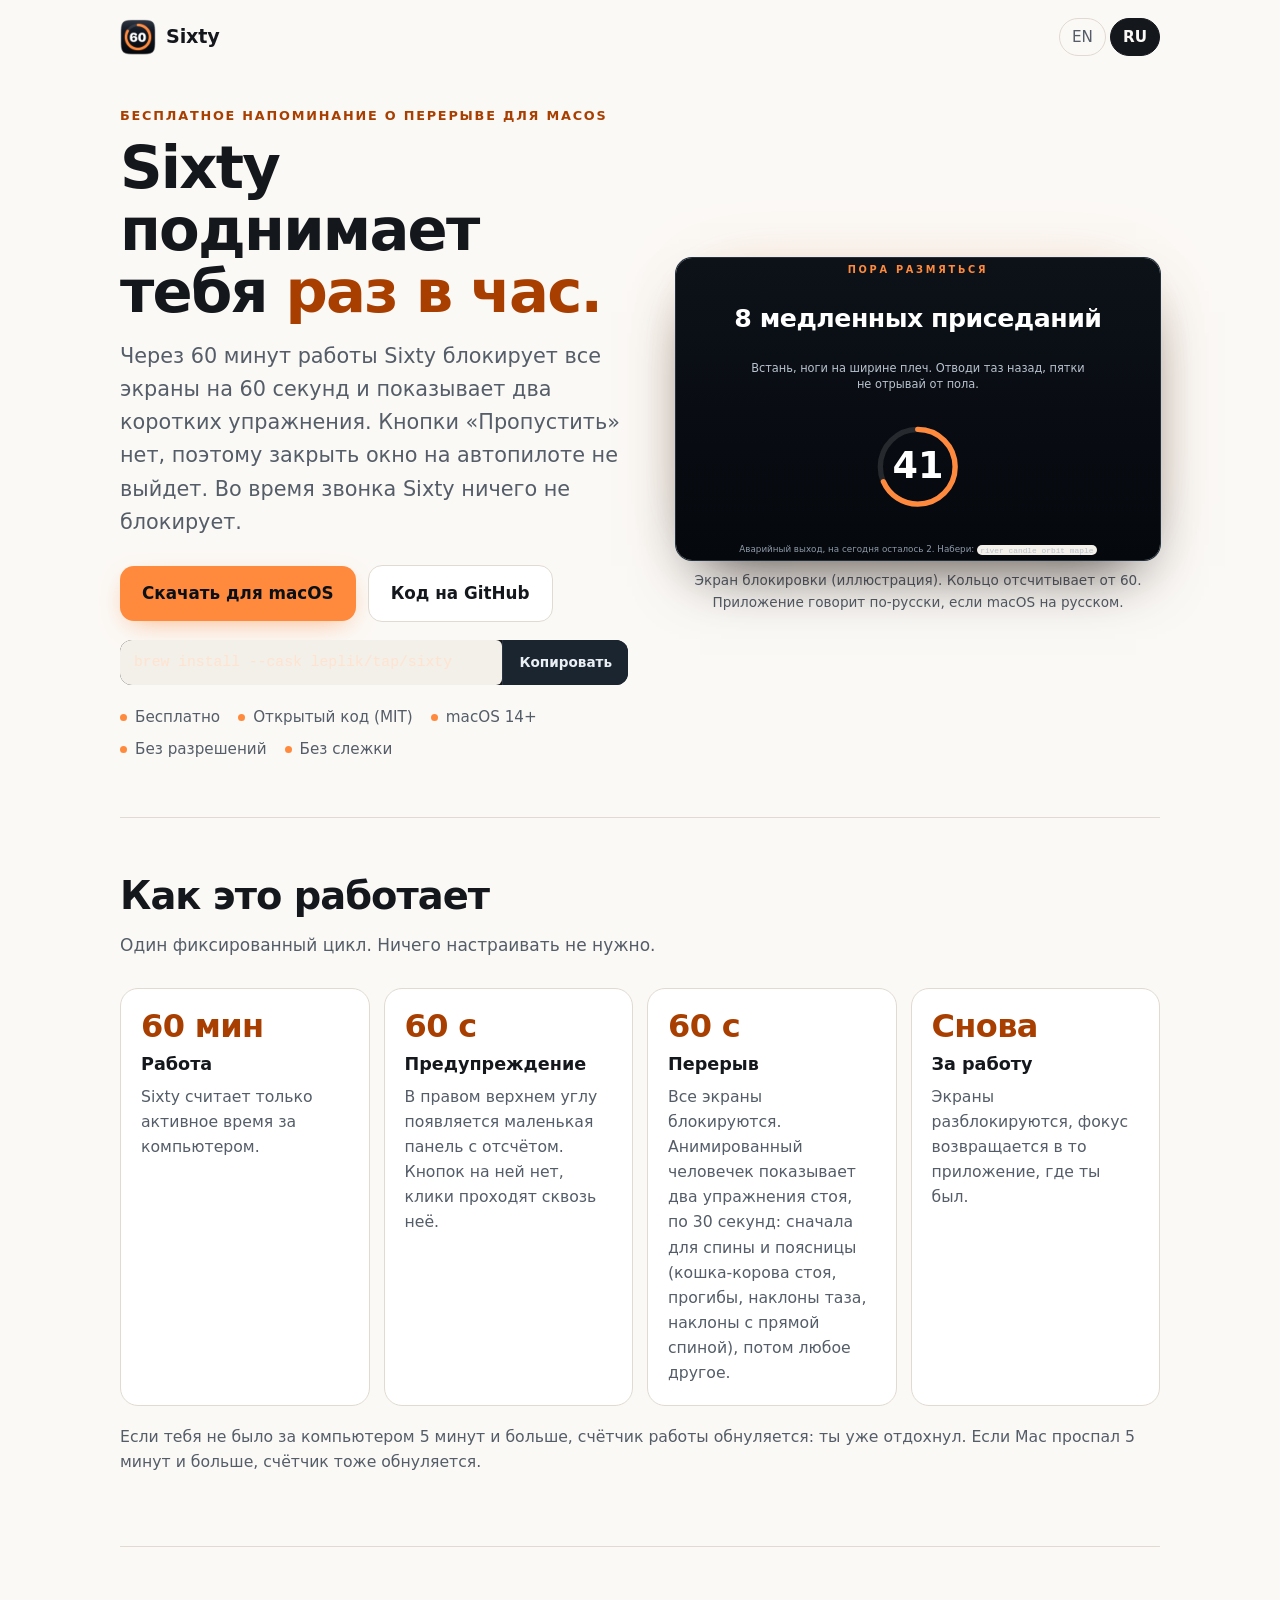
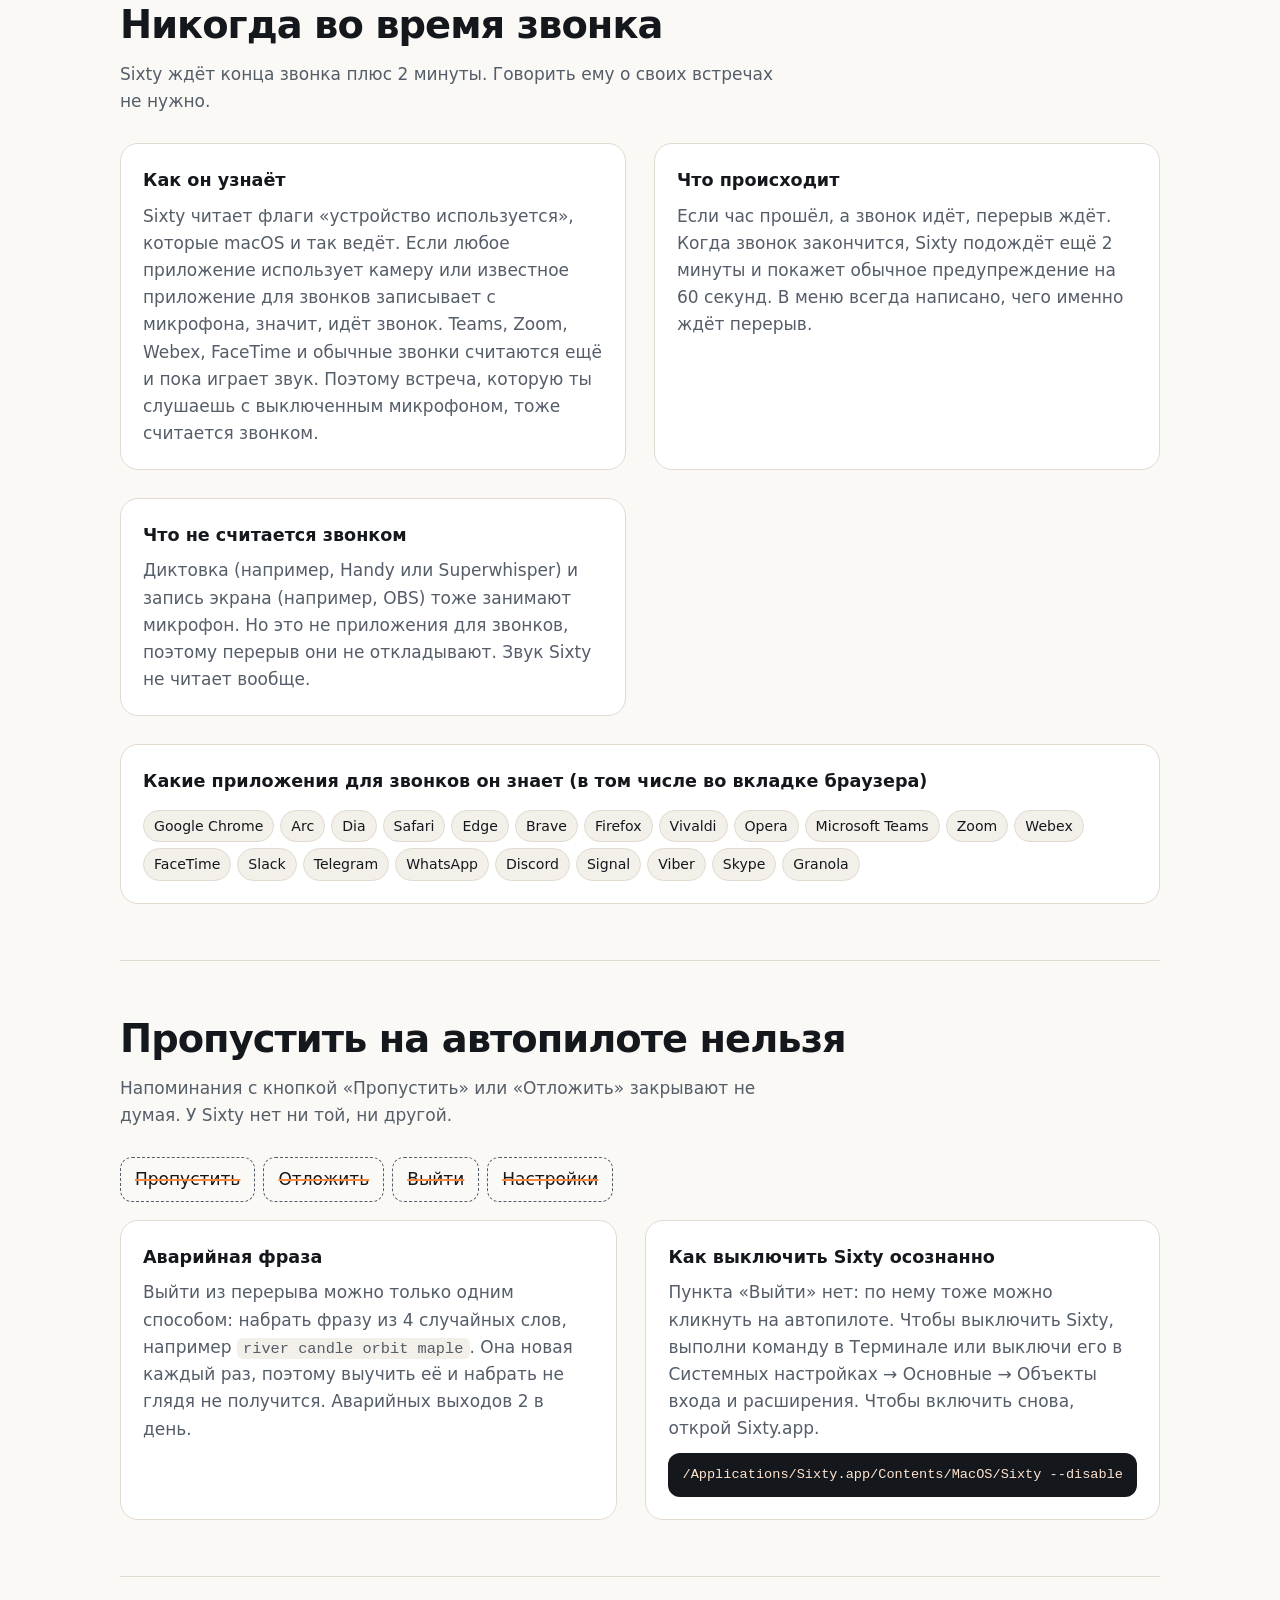
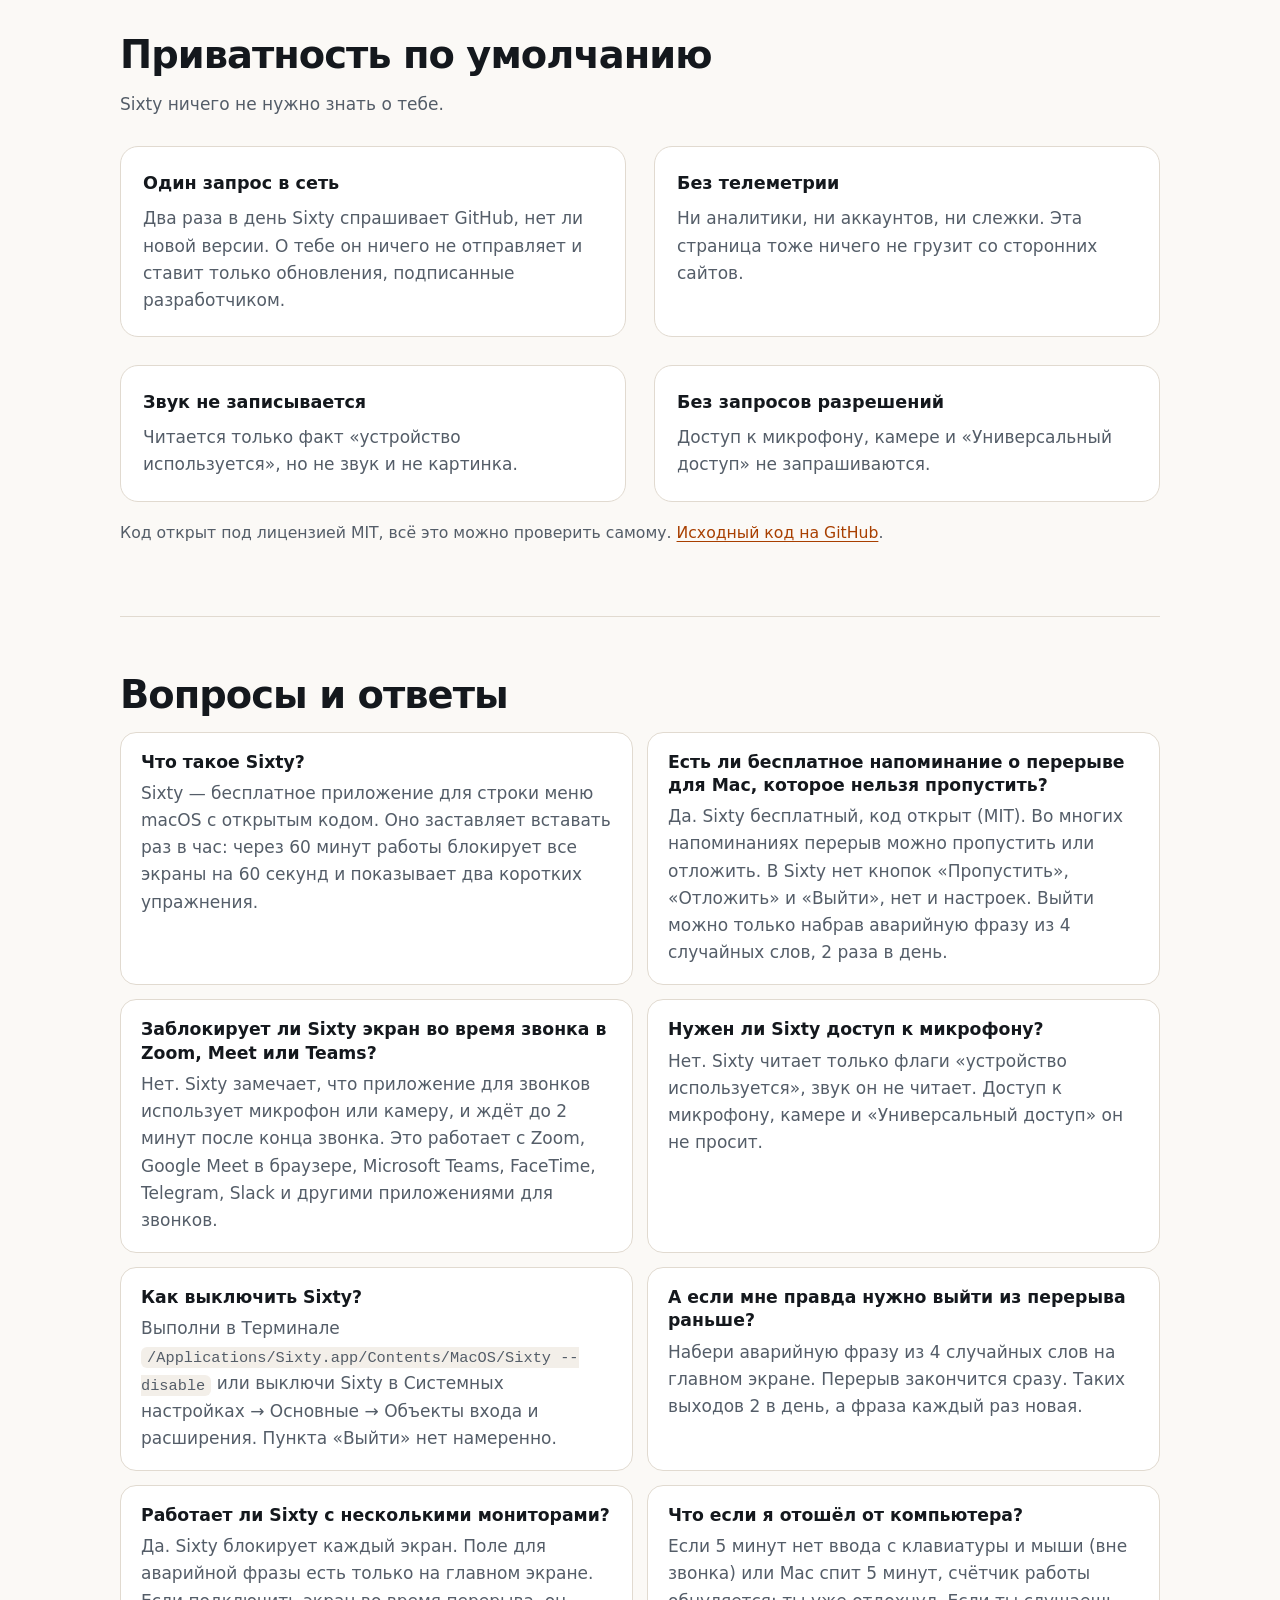
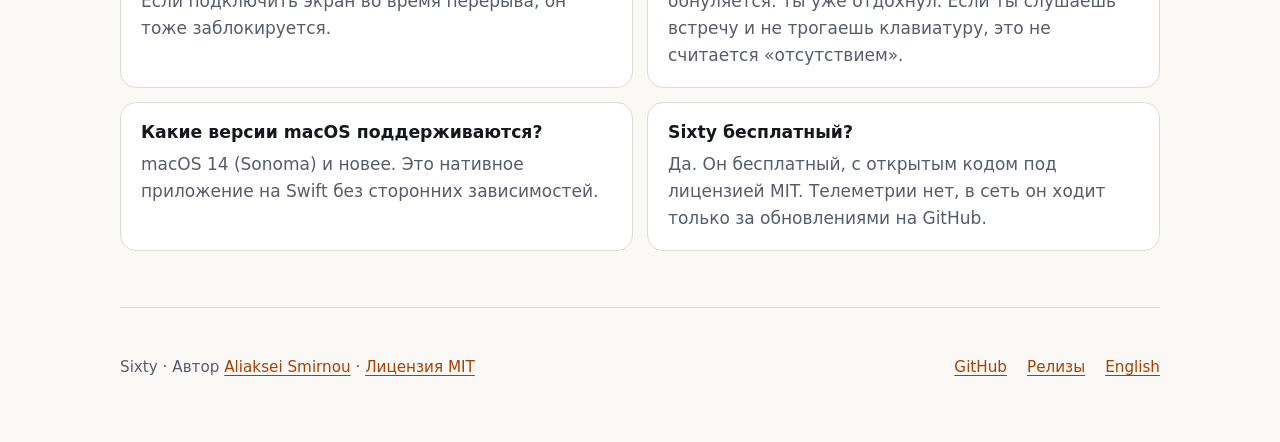
==== site/ru/index.html @ de43f9be "feat: Sixty, an hourly stand-up break for macOS that you cannot skip on autopilot After 60 minutes o" ====
<!doctype html>
<html lang="ru">
<head>
<meta charset="utf-8">
<meta name="viewport" content="width=device-width, initial-scale=1">
<title>Sixty — напоминание о перерыве для Mac, без Skip</title>
<meta name="description" content="Sixty — бесплатное напоминание размяться для macOS: раз в час блокирует все экраны на 60 секунд. Кнопки «Пропустить» нет. Звонки не прерывает.">
<link rel="canonical" href="https://leplik.github.io/sixty/ru/">
<link rel="alternate" hreflang="en" href="https://leplik.github.io/sixty/">
<link rel="alternate" hreflang="ru" href="https://leplik.github.io/sixty/ru/">
<link rel="alternate" hreflang="x-default" href="https://leplik.github.io/sixty/">
<meta name="theme-color" content="#0B1016">
<meta name="color-scheme" content="dark light">
<link rel="icon" href="../assets/favicon.svg" type="image/svg+xml">
<link rel="icon" href="../assets/favicon-32.png" sizes="32x32" type="image/png">
<link rel="apple-touch-icon" href="../assets/apple-touch-icon.png">
<meta property="og:type" content="website">
<meta property="og:site_name" content="Sixty">
<meta property="og:title" content="Sixty — напоминание о перерыве для Mac, без Skip">
<meta property="og:description" content="Sixty — бесплатное напоминание размяться для macOS: раз в час блокирует все экраны на 60 секунд. Кнопки «Пропустить» нет. Звонки не прерывает.">
<meta property="og:url" content="https://leplik.github.io/sixty/ru/">
<meta property="og:image" content="https://leplik.github.io/sixty/assets/og-image.png">
<meta property="og:image:width" content="1200">
<meta property="og:image:height" content="630">
<meta property="og:image:alt" content="Sixty app icon: an orange countdown ring around the number 60">
<meta property="og:locale" content="ru_RU">
<meta property="og:locale:alternate" content="en_US">
<meta name="twitter:card" content="summary_large_image">
<meta name="twitter:title" content="Sixty — напоминание о перерыве для Mac, без Skip">
<meta name="twitter:description" content="Sixty — бесплатное напоминание размяться для macOS: раз в час блокирует все экраны на 60 секунд. Кнопки «Пропустить» нет. Звонки не прерывает.">
<meta name="twitter:image" content="https://leplik.github.io/sixty/assets/og-image.png">
<link rel="stylesheet" href="../assets/style.css">
<script type="application/ld+json">
{
  "@context": "https://schema.org",
  "@type": "SoftwareApplication",
  "name": "Sixty",
  "operatingSystem": "macOS 14 or later",
  "applicationCategory": "HealthApplication",
  "description": "Бесплатное приложение для строки меню macOS с открытым кодом: через 60 минут работы блокирует все экраны на 60 секунд и показывает два коротких упражнения. Кнопки «Пропустить» нет, во время звонка не блокирует.",
  "url": "https://leplik.github.io/sixty/ru/",
  "image": "https://leplik.github.io/sixty/assets/icon-512.png",
  "inLanguage": "ru",
  "downloadUrl": "https://github.com/leplik/sixty/releases/latest",
  "softwareVersion": "0.1.0",
  "license": "https://github.com/leplik/sixty/blob/main/LICENSE",
  "isAccessibleForFree": true,
  "offers": {
    "@type": "Offer",
    "price": "0",
    "priceCurrency": "EUR"
  },
  "author": {
    "@type": "Person",
    "name": "Aliaksei Smirnou",
    "url": "https://github.com/leplik"
  }
}
</script>
<script type="application/ld+json">
{
  "@context": "https://schema.org",
  "@type": "FAQPage",
  "inLanguage": "ru",
  "mainEntity": [
    {
      "@type": "Question",
      "name": "Что такое Sixty?",
      "acceptedAnswer": {
        "@type": "Answer",
        "text": "Sixty — бесплатное приложение для строки меню macOS с открытым кодом. Оно заставляет вставать раз в час: через 60 минут работы блокирует все экраны на 60 секунд и показывает два коротких упражнения."
      }
    },
    {
      "@type": "Question",
      "name": "Есть ли бесплатное напоминание о перерыве для Mac, которое нельзя пропустить?",
      "acceptedAnswer": {
        "@type": "Answer",
        "text": "Да. Sixty бесплатный, код открыт (MIT). Во многих напоминаниях перерыв можно пропустить или отложить. В Sixty нет кнопок «Пропустить», «Отложить» и «Выйти», нет и настроек. Выйти можно только набрав аварийную фразу из 4 случайных слов, 2 раза в день."
      }
    },
    {
      "@type": "Question",
      "name": "Заблокирует ли Sixty экран во время звонка в Zoom, Meet или Teams?",
      "acceptedAnswer": {
        "@type": "Answer",
        "text": "Нет. Sixty замечает, что приложение для звонков использует микрофон или камеру, и ждёт до 2 минут после конца звонка. Это работает с Zoom, Google Meet в браузере, Microsoft Teams, FaceTime, Telegram, Slack и другими приложениями для звонков."
      }
    },
    {
      "@type": "Question",
      "name": "Нужен ли Sixty доступ к микрофону?",
      "acceptedAnswer": {
        "@type": "Answer",
        "text": "Нет. Sixty читает только флаги «устройство используется», звук он не читает. Доступ к микрофону, камере и «Универсальный доступ» он не просит."
      }
    },
    {
      "@type": "Question",
      "name": "Как выключить Sixty?",
      "acceptedAnswer": {
        "@type": "Answer",
        "text": "Выполни в Терминале /Applications/Sixty.app/Contents/MacOS/Sixty --disable или выключи Sixty в Системных настройках → Основные → Объекты входа и расширения. Пункта «Выйти» нет намеренно."
      }
    },
    {
      "@type": "Question",
      "name": "А если мне правда нужно выйти из перерыва раньше?",
      "acceptedAnswer": {
        "@type": "Answer",
        "text": "Набери аварийную фразу из 4 случайных слов на главном экране. Перерыв закончится сразу. Таких выходов 2 в день, а фраза каждый раз новая."
      }
    },
    {
      "@type": "Question",
      "name": "Работает ли Sixty с несколькими мониторами?",
      "acceptedAnswer": {
        "@type": "Answer",
        "text": "Да. Sixty блокирует каждый экран. Поле для аварийной фразы есть только на главном экране. Если подключить экран во время перерыва, он тоже заблокируется."
      }
    },
    {
      "@type": "Question",
      "name": "Что если я отошёл от компьютера?",
      "acceptedAnswer": {
        "@type": "Answer",
        "text": "Если 5 минут нет ввода с клавиатуры и мыши (вне звонка) или Mac спит 5 минут, счётчик работы обнуляется: ты уже отдохнул. Если ты слушаешь встречу и не трогаешь клавиатуру, это не считается «отсутствием»."
      }
    },
    {
      "@type": "Question",
      "name": "Какие версии macOS поддерживаются?",
      "acceptedAnswer": {
        "@type": "Answer",
        "text": "macOS 14 (Sonoma) и новее. Это нативное приложение на Swift без сторонних зависимостей."
      }
    },
    {
      "@type": "Question",
      "name": "Sixty бесплатный?",
      "acceptedAnswer": {
        "@type": "Answer",
        "text": "Да. Он бесплатный, с открытым кодом под лицензией MIT. Телеметрии нет, в сеть он ходит только за обновлениями на GitHub."
      }
    }
  ]
}
</script>
</head>
<body>
<a class="skip" href="#main">К содержимому</a>
<div class="wrap">
<header class="top">
  <a class="brand" href="../" aria-label="Sixty"><img src="../assets/apple-touch-icon.png" width="36" height="36" alt="">Sixty</a>
  <nav class="lang" aria-label="Язык"><a href="../" hreflang="en" lang="en">EN</a><span aria-current="true" lang="ru">RU</span></nav>
</header>
<main id="main">
<div class="hero">
  <div>
    <p class="eyebrow">Бесплатное напоминание о перерыве для macOS</p>
    <h1>Sixty поднимает тебя <em>раз в час.</em></h1>
    <p class="lead">Через 60 минут работы Sixty блокирует все экраны на 60 секунд и показывает два коротких упражнения. Кнопки «Пропустить» нет, поэтому закрыть окно на автопилоте не выйдет. Во время звонка Sixty ничего не блокирует.</p>
    <div class="cta">
      <a class="btn primary" href="https://github.com/leplik/sixty/releases/latest">Скачать для macOS</a>
      <a class="btn ghost" href="https://github.com/leplik/sixty">Код на GitHub</a>
    </div>
    <div class="brew"><code>brew install --cask leplik/tap/sixty</code><button type="button" hidden data-copy="brew install --cask leplik/tap/sixty" data-done="Готово">Копировать</button></div>
    <ul class="facts"><li>Бесплатно</li><li>Открытый код (MIT)</li><li>macOS 14+</li><li>Без разрешений</li><li>Без слежки</li></ul>
  </div>
  <figure class="mock">
    <div class="lock" role="img" aria-label="Иллюстрация экрана блокировки Sixty: «Пора размяться», упражнение «8 медленных приседаний», кольцо обратного отсчёта на 42 секундах и тусклая строка аварийного выхода.">
      <div class="kicker" aria-hidden="true">Пора размяться</div>
      <div class="ex" aria-hidden="true">8 медленных приседаний</div>
      <div class="how" aria-hidden="true">Встань, ноги на ширине плеч. Отводи таз назад, пятки не отрывай от пола.</div>
      <div class="ring" aria-hidden="true"><svg viewBox="0 0 160 160"><circle class="tr" cx="80" cy="80" r="70"/><circle class="fg" cx="80" cy="80" r="70"/></svg><b data-ring-num>42</b></div>
      <div class="emerg" aria-hidden="true">Аварийный выход, на сегодня осталось 2. Набери: <code>river candle orbit maple</code></div>
    </div>
    <figcaption>Экран блокировки (иллюстрация). Кольцо отсчитывает от 60. Приложение говорит по-русски, если macOS на русском.</figcaption>
  </figure>
</div>

<section id="how" aria-labelledby="how-h">
  <h2 id="how-h">Как это работает</h2>
  <p class="sub">Один фиксированный цикл. Ничего настраивать не нужно.</p>
  <ol class="steps"><li><span class="big">60 мин</span><h3>Работа</h3><p>Sixty считает только активное время за компьютером.</p></li><li><span class="big">60 с</span><h3>Предупреждение</h3><p>В правом верхнем углу появляется маленькая панель с отсчётом. Кнопок на ней нет, клики проходят сквозь неё.</p></li><li><span class="big">60 с</span><h3>Перерыв</h3><p>Все экраны блокируются. Анимированный человечек показывает два упражнения стоя, по 30 секунд: сначала для спины и поясницы (кошка-корова стоя, прогибы, наклоны таза, наклоны с прямой спиной), потом любое другое.</p></li><li><span class="big">Снова</span><h3>За работу</h3><p>Экраны разблокируются, фокус возвращается в то приложение, где ты был.</p></li></ol>
  <p class="note">Если тебя не было за компьютером 5 минут и больше, счётчик работы обнуляется: ты уже отдохнул. Если Mac проспал 5 минут и больше, счётчик тоже обнуляется.</p>
</section>

<section id="calls" aria-labelledby="calls-h">
  <h2 id="calls-h">Никогда во время звонка</h2>
  <p class="sub">Sixty ждёт конца звонка плюс 2 минуты. Говорить ему о своих встречах не нужно.</p>
  <div class="two"><div class="card"><h3>Как он узнаёт</h3><p>Sixty читает флаги «устройство используется», которые macOS и так ведёт. Если любое приложение использует камеру или известное приложение для звонков записывает с микрофона, значит, идёт звонок. Teams, Zoom, Webex, FaceTime и обычные звонки считаются ещё и пока играет звук. Поэтому встреча, которую ты слушаешь с выключенным микрофоном, тоже считается звонком.</p></div><div class="card"><h3>Что происходит</h3><p>Если час прошёл, а звонок идёт, перерыв ждёт. Когда звонок закончится, Sixty подождёт ещё 2 минуты и покажет обычное предупреждение на 60 секунд. В меню всегда написано, чего именно ждёт перерыв.</p></div><div class="card"><h3>Что не считается звонком</h3><p>Диктовка (например, Handy или Superwhisper) и запись экрана (например, OBS) тоже занимают микрофон. Но это не приложения для звонков, поэтому перерыв они не откладывают. Звук Sixty не читает вообще.</p></div></div>
  <div class="card" style="margin-top:28px"><h3>Какие приложения для звонков он знает (в том числе во вкладке браузера)</h3><ul class="chips"><li>Google Chrome</li><li>Arc</li><li>Dia</li><li>Safari</li><li>Edge</li><li>Brave</li><li>Firefox</li><li>Vivaldi</li><li>Opera</li><li>Microsoft Teams</li><li>Zoom</li><li>Webex</li><li>FaceTime</li><li>Slack</li><li>Telegram</li><li>WhatsApp</li><li>Discord</li><li>Signal</li><li>Viber</li><li>Skype</li><li>Granola</li></ul></div>
</section>

<section id="no-skip" aria-labelledby="skip-h">
  <h2 id="skip-h">Пропустить на автопилоте нельзя</h2>
  <p class="sub">Напоминания с кнопкой «Пропустить» или «Отложить» закрывают не думая. У Sixty нет ни той, ни другой.</p>
  <ul class="nos"><li>Пропустить</li><li>Отложить</li><li>Выйти</li><li>Настройки</li></ul>
  <div class="two"><div class="card"><h3>Аварийная фраза</h3><p>Выйти из перерыва можно только одним способом: набрать фразу из 4 случайных слов, например <code>river candle orbit maple</code>. Она новая каждый раз, поэтому выучить её и набрать не глядя не получится. Аварийных выходов 2 в день.</p></div><div class="card"><h3>Как выключить Sixty осознанно</h3><p>Пункта «Выйти» нет: по нему тоже можно кликнуть на автопилоте. Чтобы выключить Sixty, выполни команду в Терминале или выключи его в Системных настройках → Основные → Объекты входа и расширения. Чтобы включить снова, открой Sixty.app.</p><pre class=cmd>/Applications/Sixty.app/Contents/MacOS/Sixty --disable</pre></div></div>
</section>

<section id="privacy" aria-labelledby="priv-h">
  <h2 id="priv-h">Приватность по умолчанию</h2>
  <p class="sub">Sixty ничего не нужно знать о тебе.</p>
  <div class="two"><div class="card"><h3>Один запрос в сеть</h3><p>Два раза в день Sixty спрашивает GitHub, нет ли новой версии. О тебе он ничего не отправляет и ставит только обновления, подписанные разработчиком.</p></div><div class="card"><h3>Без телеметрии</h3><p>Ни аналитики, ни аккаунтов, ни слежки. Эта страница тоже ничего не грузит со сторонних сайтов.</p></div><div class="card"><h3>Звук не записывается</h3><p>Читается только факт «устройство используется», но не звук и не картинка.</p></div><div class="card"><h3>Без запросов разрешений</h3><p>Доступ к микрофону, камере и «Универсальный доступ» не запрашиваются.</p></div></div>
  <p class="note">Код открыт под лицензией MIT, всё это можно проверить самому. <a href="https://github.com/leplik/sixty">Исходный код на GitHub</a>.</p>
</section>

<section id="faq" aria-labelledby="faq-h">
  <h2 id="faq-h">Вопросы и ответы</h2>
  <div class="faq"><div><h3>Что такое Sixty?</h3><p>Sixty — бесплатное приложение для строки меню macOS с открытым кодом. Оно заставляет вставать раз в час: через 60 минут работы блокирует все экраны на 60 секунд и показывает два коротких упражнения.</p></div><div><h3>Есть ли бесплатное напоминание о перерыве для Mac, которое нельзя пропустить?</h3><p>Да. Sixty бесплатный, код открыт (MIT). Во многих напоминаниях перерыв можно пропустить или отложить. В Sixty нет кнопок «Пропустить», «Отложить» и «Выйти», нет и настроек. Выйти можно только набрав аварийную фразу из 4 случайных слов, 2 раза в день.</p></div><div><h3>Заблокирует ли Sixty экран во время звонка в Zoom, Meet или Teams?</h3><p>Нет. Sixty замечает, что приложение для звонков использует микрофон или камеру, и ждёт до 2 минут после конца звонка. Это работает с Zoom, Google Meet в браузере, Microsoft Teams, FaceTime, Telegram, Slack и другими приложениями для звонков.</p></div><div><h3>Нужен ли Sixty доступ к микрофону?</h3><p>Нет. Sixty читает только флаги «устройство используется», звук он не читает. Доступ к микрофону, камере и «Универсальный доступ» он не просит.</p></div><div><h3>Как выключить Sixty?</h3><p>Выполни в Терминале <code>/Applications/Sixty.app/Contents/MacOS/Sixty --disable</code> или выключи Sixty в Системных настройках → Основные → Объекты входа и расширения. Пункта «Выйти» нет намеренно.</p></div><div><h3>А если мне правда нужно выйти из перерыва раньше?</h3><p>Набери аварийную фразу из 4 случайных слов на главном экране. Перерыв закончится сразу. Таких выходов 2 в день, а фраза каждый раз новая.</p></div><div><h3>Работает ли Sixty с несколькими мониторами?</h3><p>Да. Sixty блокирует каждый экран. Поле для аварийной фразы есть только на главном экране. Если подключить экран во время перерыва, он тоже заблокируется.</p></div><div><h3>Что если я отошёл от компьютера?</h3><p>Если 5 минут нет ввода с клавиатуры и мыши (вне звонка) или Mac спит 5 минут, счётчик работы обнуляется: ты уже отдохнул. Если ты слушаешь встречу и не трогаешь клавиатуру, это не считается «отсутствием».</p></div><div><h3>Какие версии macOS поддерживаются?</h3><p>macOS 14 (Sonoma) и новее. Это нативное приложение на Swift без сторонних зависимостей.</p></div><div><h3>Sixty бесплатный?</h3><p>Да. Он бесплатный, с открытым кодом под лицензией MIT. Телеметрии нет, в сеть он ходит только за обновлениями на GitHub.</p></div></div>
</section>
</main>
<footer>
  <div class="row">
    <p>Sixty &middot; Автор <a href="https://github.com/leplik">Aliaksei Smirnou</a> &middot; <a href="https://github.com/leplik/sixty/blob/main/LICENSE">Лицензия MIT</a></p>
    <ul>
      <li><a href="https://github.com/leplik/sixty">GitHub</a></li>
      <li><a href="https://github.com/leplik/sixty/releases/latest">Релизы</a></li>
      <li><a href="../" hreflang="en" lang="en">English</a></li>
    </ul>
  </div>
</footer>
</div>
<script src="../assets/site.js" defer></script>
</body>
</html>
---- site/assets/style.css ----
:root{
  color-scheme:dark light;
  --bg:#0B1016; --bg2:#111821; --card:#121A24; --line:#223040;
  --text:#EAEFF4; --muted:#A5B1BE; --accent:#FF8A3D; --accent-text:#FF8A3D; --on-accent:#0B1016;
  --code:#0A0E13; --code-text:#F3D9C4;
  --font:-apple-system,BlinkMacSystemFont,"SF Pro Display","Inter",system-ui,sans-serif;
  --mono:ui-monospace,"SF Mono",Menlo,Consolas,monospace;
}
@media (prefers-color-scheme:light){
  :root{
    --bg:#FBF9F6; --bg2:#F3EFE9; --card:#FFFFFF; --line:#E1DAD0;
    --text:#14181D; --muted:#545D68; --accent-text:#A83F00;
    --code:#14181D; --code-text:#FFE3CF;
  }
}
*{box-sizing:border-box}
html{-webkit-text-size-adjust:100%}
body{margin:0;background:var(--bg);color:var(--text);font:400 1.0625rem/1.6 var(--font);-webkit-font-smoothing:antialiased}
a{color:var(--accent-text);text-underline-offset:.18em}
a:hover{text-decoration-thickness:2px}
:focus-visible{outline:3px solid var(--accent);outline-offset:3px;border-radius:6px}
.wrap{max-width:1080px;margin:0 auto;padding:0 20px}
.skip{position:absolute;left:-999px;top:8px;background:var(--accent);color:var(--on-accent);padding:8px 14px;border-radius:8px;z-index:9}
.skip:focus{left:8px}
header.top{display:flex;align-items:center;justify-content:space-between;gap:12px;padding:18px 0}
.brand{display:flex;align-items:center;gap:10px;color:var(--text);text-decoration:none;font-weight:700;font-size:1.2rem;letter-spacing:-.01em}
.brand img{border-radius:9px}
.lang{display:flex;gap:4px;font-size:.95rem}
.lang a,.lang span{padding:6px 12px;border-radius:999px;text-decoration:none;border:1px solid var(--line);color:var(--muted)}
.lang span{background:var(--text);color:var(--bg);border-color:var(--text);font-weight:600}
.lang a:hover{color:var(--text);border-color:var(--muted)}

.hero{display:grid;grid-template-columns:minmax(0,1fr);gap:32px;padding:20px 0 56px;align-items:center}
.eyebrow{font:600 .8rem/1 var(--font);letter-spacing:.14em;text-transform:uppercase;color:var(--accent-text);margin:0 0 14px}
h1{font-size:clamp(2.1rem,6.2vw,3.7rem);line-height:1.05;letter-spacing:-.03em;margin:0 0 16px;font-weight:800;text-wrap:balance}
h1 em{font-style:normal;color:var(--accent-text)}
.lead{font-size:clamp(1.1rem,2.4vw,1.3rem);color:var(--muted);margin:0 0 26px;max-width:34em}
.cta{display:flex;flex-wrap:wrap;gap:12px;align-items:center;margin-bottom:18px}
.btn{display:inline-flex;align-items:center;gap:8px;padding:14px 22px;border-radius:14px;font-weight:700;text-decoration:none;font-size:1.05rem;min-height:48px}
.btn.primary{background:var(--accent);color:var(--on-accent);box-shadow:0 8px 28px -10px rgba(255,138,61,.7)}
.btn.primary:hover{filter:brightness(1.07)}
.btn.ghost{border:1px solid var(--line);color:var(--text);background:var(--card)}
.btn.ghost:hover{border-color:var(--muted)}
.brew{display:flex;align-items:stretch;max-width:100%;border-radius:12px;overflow:hidden;background:var(--code);margin:0 0 14px}
.brew code{flex:1 1 auto;font:500 .92rem/1.4 var(--mono);color:var(--code-text);padding:12px 14px;overflow-x:auto;white-space:nowrap;display:block;min-width:0}
.brew button{flex:none;white-space:nowrap;font:600 .85rem var(--font);border:0;border-left:1px solid #2a3542;background:#1b2530;color:#EAEFF4;padding:0 16px;cursor:pointer;min-width:76px}
.brew button:hover{background:#26323f}
.facts{list-style:none;padding:0;margin:20px 0 0;display:flex;flex-wrap:wrap;gap:8px 18px;color:var(--muted);font-size:.95rem}
.facts li::before{content:"";display:inline-block;width:7px;height:7px;border-radius:50%;background:var(--accent);margin-right:8px;vertical-align:middle}

/* lock screen mock, always dark */
.mock{margin:0}
.lock{container-type:inline-size;position:relative;aspect-ratio:16/10;border-radius:16px;overflow:hidden;background:linear-gradient(#0D1219,#05080D);
  box-shadow:0 0 0 1px #223040,0 30px 60px -24px rgba(0,0,0,.7),0 0 80px -30px rgba(255,138,61,.35);color:#fff;text-align:center;
  display:flex;flex-direction:column;align-items:center;justify-content:center;gap:2.2cqw;padding:3cqw}
.lock .kicker{font-weight:700;letter-spacing:.28em;font-size:2.4cqw;color:#FF8A3D;text-transform:uppercase}
.lock .ex{font-weight:800;font-size:6.2cqw;letter-spacing:-.02em;line-height:1.1}
.lock .how{font-size:2.8cqw;color:#B9C3CE;max-width:30em;line-height:1.4}
.ring{width:21cqw;height:21cqw;position:relative;margin:.6cqw 0}
.ring svg{width:100%;height:100%;transform:rotate(-90deg)}
.ring circle{fill:none;stroke-width:10}
.ring .tr{stroke:rgba(255,255,255,.12)}
.ring .fg{stroke:#FF8A3D;stroke-linecap:round;stroke-dasharray:439.8;stroke-dashoffset:131.9;transition:stroke-dashoffset 1s linear}
.ring b{position:absolute;inset:0;display:grid;place-items:center;font:800 9cqw/1 var(--font);font-variant-numeric:tabular-nums}
.lock .emerg{font-size:2.15cqw;color:#8F9BA8;margin-top:.6cqw}
.lock .emerg code{font-family:var(--mono);color:#B9C3CE}
.mock figcaption{font-size:.85rem;color:var(--muted);margin-top:10px;text-align:center}

section{padding:56px 0;border-top:1px solid var(--line)}
h2{font-size:clamp(1.6rem,4.4vw,2.4rem);letter-spacing:-.025em;line-height:1.15;margin:0 0 14px;text-wrap:balance}
.sub{color:var(--muted);max-width:40em;margin:0 0 28px}
.steps{list-style:none;margin:0;padding:0;display:grid;gap:14px;counter-reset:s}
.steps li{background:var(--card);border:1px solid var(--line);border-radius:18px;padding:20px}
.steps .big{display:block;font-weight:800;font-size:2rem;letter-spacing:-.02em;color:var(--accent-text);line-height:1.1;margin-bottom:6px}
.steps h3{margin:0 0 6px;font-size:1.1rem}
.steps p{margin:0;color:var(--muted);font-size:.98rem}
.note{margin-top:18px;color:var(--muted);font-size:.98rem}
.two{display:grid;gap:28px}
.card{background:var(--card);border:1px solid var(--line);border-radius:18px;padding:22px}
.card h3{margin:0 0 8px;font-size:1.1rem}
.card p{margin:0 0 10px;color:var(--muted)}
.card p:last-child{margin-bottom:0}
.chips{list-style:none;padding:0;margin:14px 0 0;display:flex;flex-wrap:wrap;gap:6px}
.chips li{font-size:.88rem;padding:4px 10px;border-radius:999px;background:var(--bg2);border:1px solid var(--line);color:var(--text)}
.nos{list-style:none;padding:0;margin:0 0 18px;display:flex;flex-wrap:wrap;gap:8px}
.nos li{padding:8px 14px;border-radius:12px;border:1px dashed var(--muted);color:var(--text);text-decoration:line-through;text-decoration-color:var(--accent);text-decoration-thickness:2px}
code{font-family:var(--mono);font-size:.9em;background:var(--bg2);padding:.1em .4em;border-radius:6px;overflow-wrap:anywhere}
pre.cmd{margin:10px 0 0;background:var(--code);color:var(--code-text);padding:12px 14px;border-radius:12px;overflow-x:auto;font:500 .85rem/1.5 var(--mono)}
.faq{display:grid;gap:14px}
.faq div{background:var(--card);border:1px solid var(--line);border-radius:16px;padding:18px 20px}
.faq h3{margin:0 0 6px;font-size:1.08rem;line-height:1.35}
.faq p{margin:0;color:var(--muted)}
footer{border-top:1px solid var(--line);padding:32px 0 48px;color:var(--muted);font-size:.95rem}
footer .row{display:flex;flex-wrap:wrap;gap:10px 22px;align-items:center;justify-content:space-between}
footer ul{list-style:none;margin:0;padding:0;display:flex;flex-wrap:wrap;gap:8px 20px}

@media (min-width:640px){
  .steps{grid-template-columns:repeat(2,1fr)}
  .faq{grid-template-columns:1fr 1fr}
}
@media (min-width:900px){
  .hero{grid-template-columns:minmax(0,1.05fr) minmax(0,1fr);gap:48px;padding-top:36px}
  .steps{grid-template-columns:repeat(4,1fr)}
  .two{grid-template-columns:1fr 1fr}
}
@media (prefers-reduced-motion:reduce){.ring .fg{transition:none}}
@media (max-width:639px){
  .lock{aspect-ratio:4/3;gap:3cqw}
  .lock .kicker{font-size:max(2.4cqw,10px)}
  .lock .how{font-size:max(2.8cqw,11px)}
  .lock .emerg{font-size:max(2.15cqw,10px)}
  .lock .ex{font-size:max(6.2cqw,20px)}
}
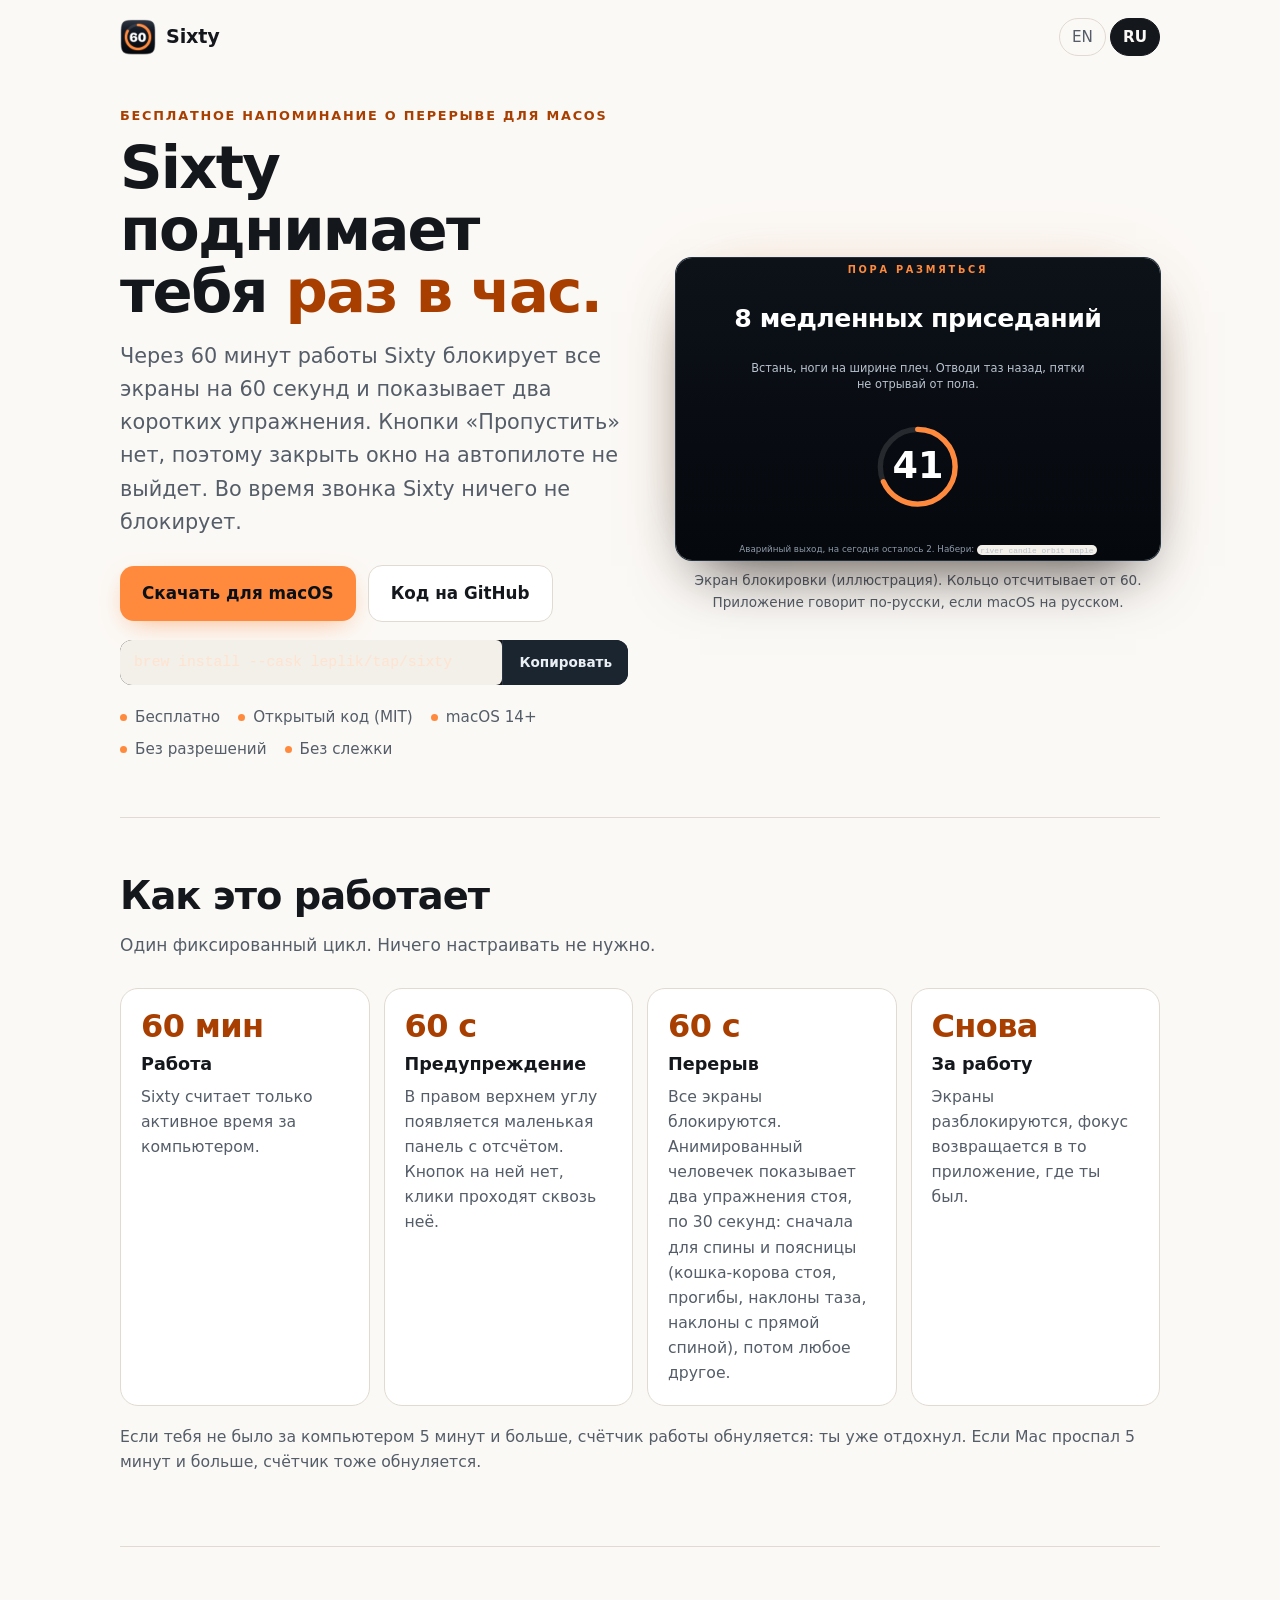
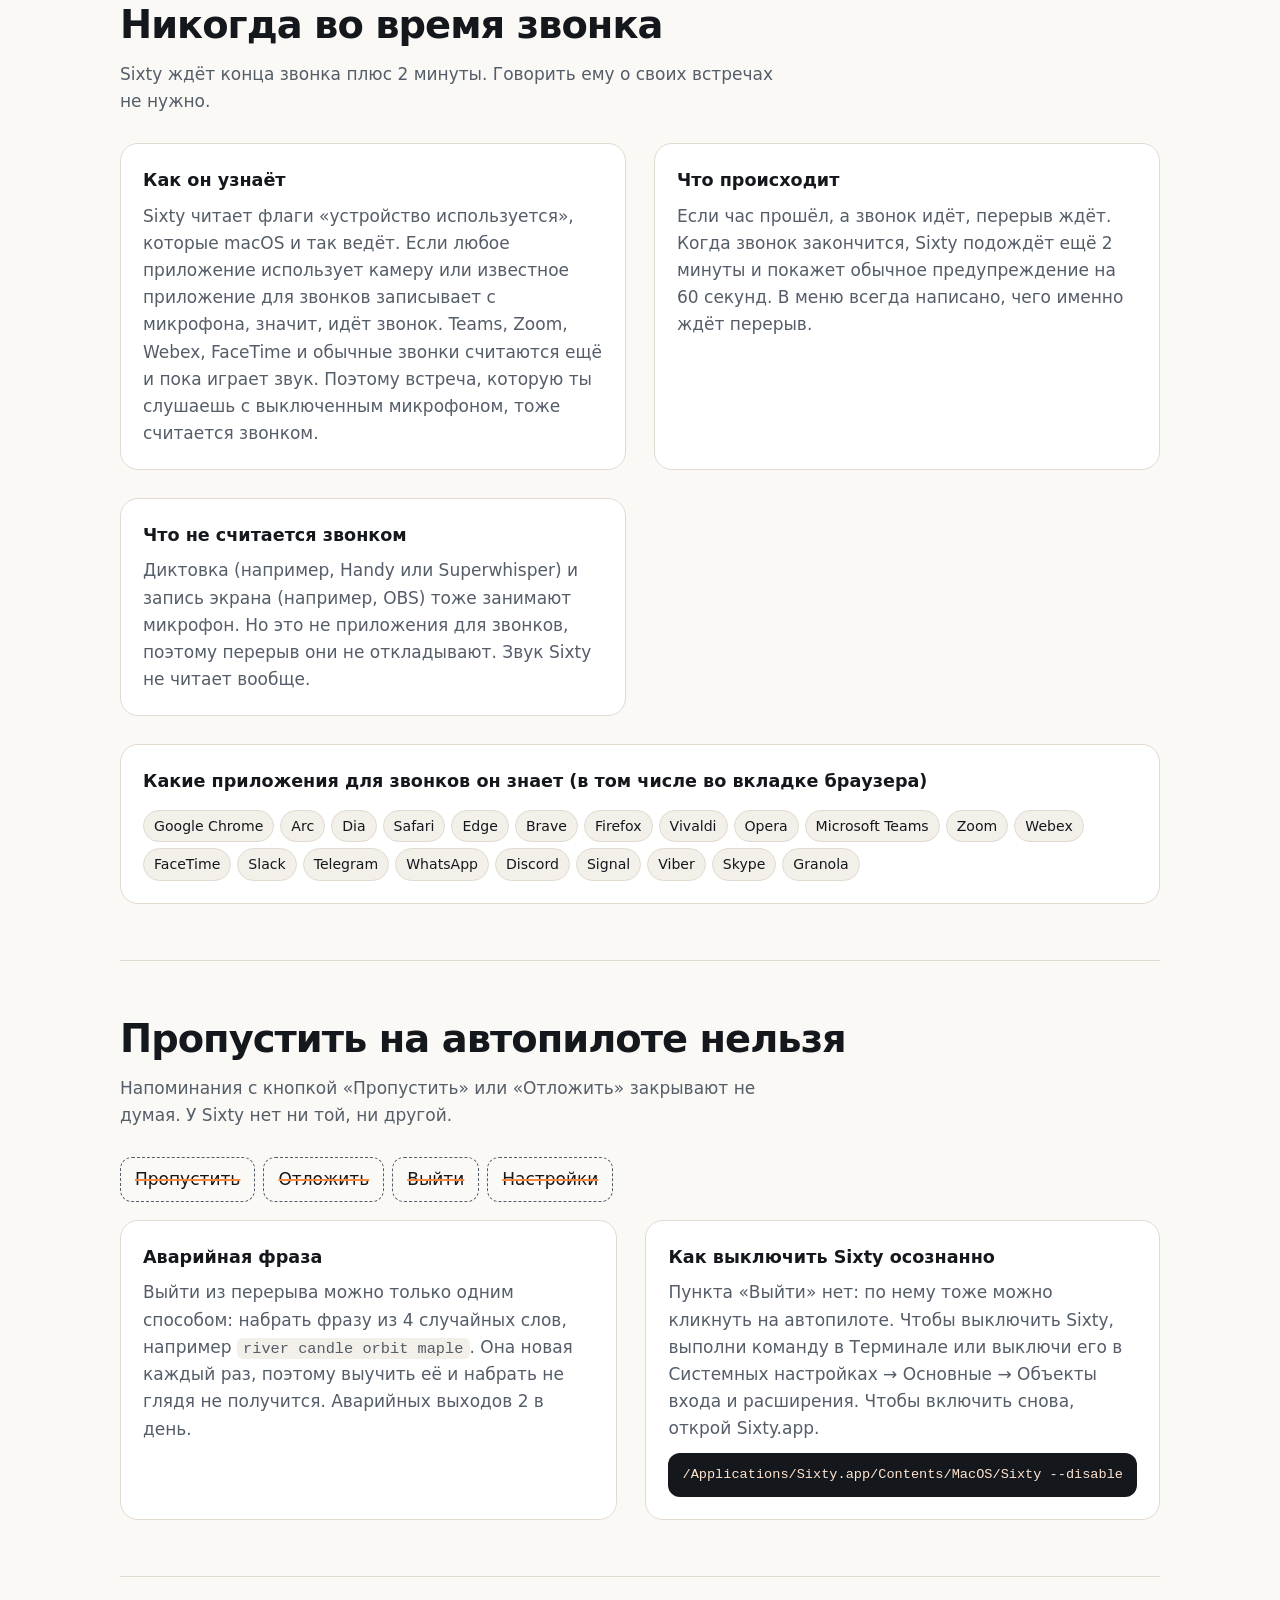
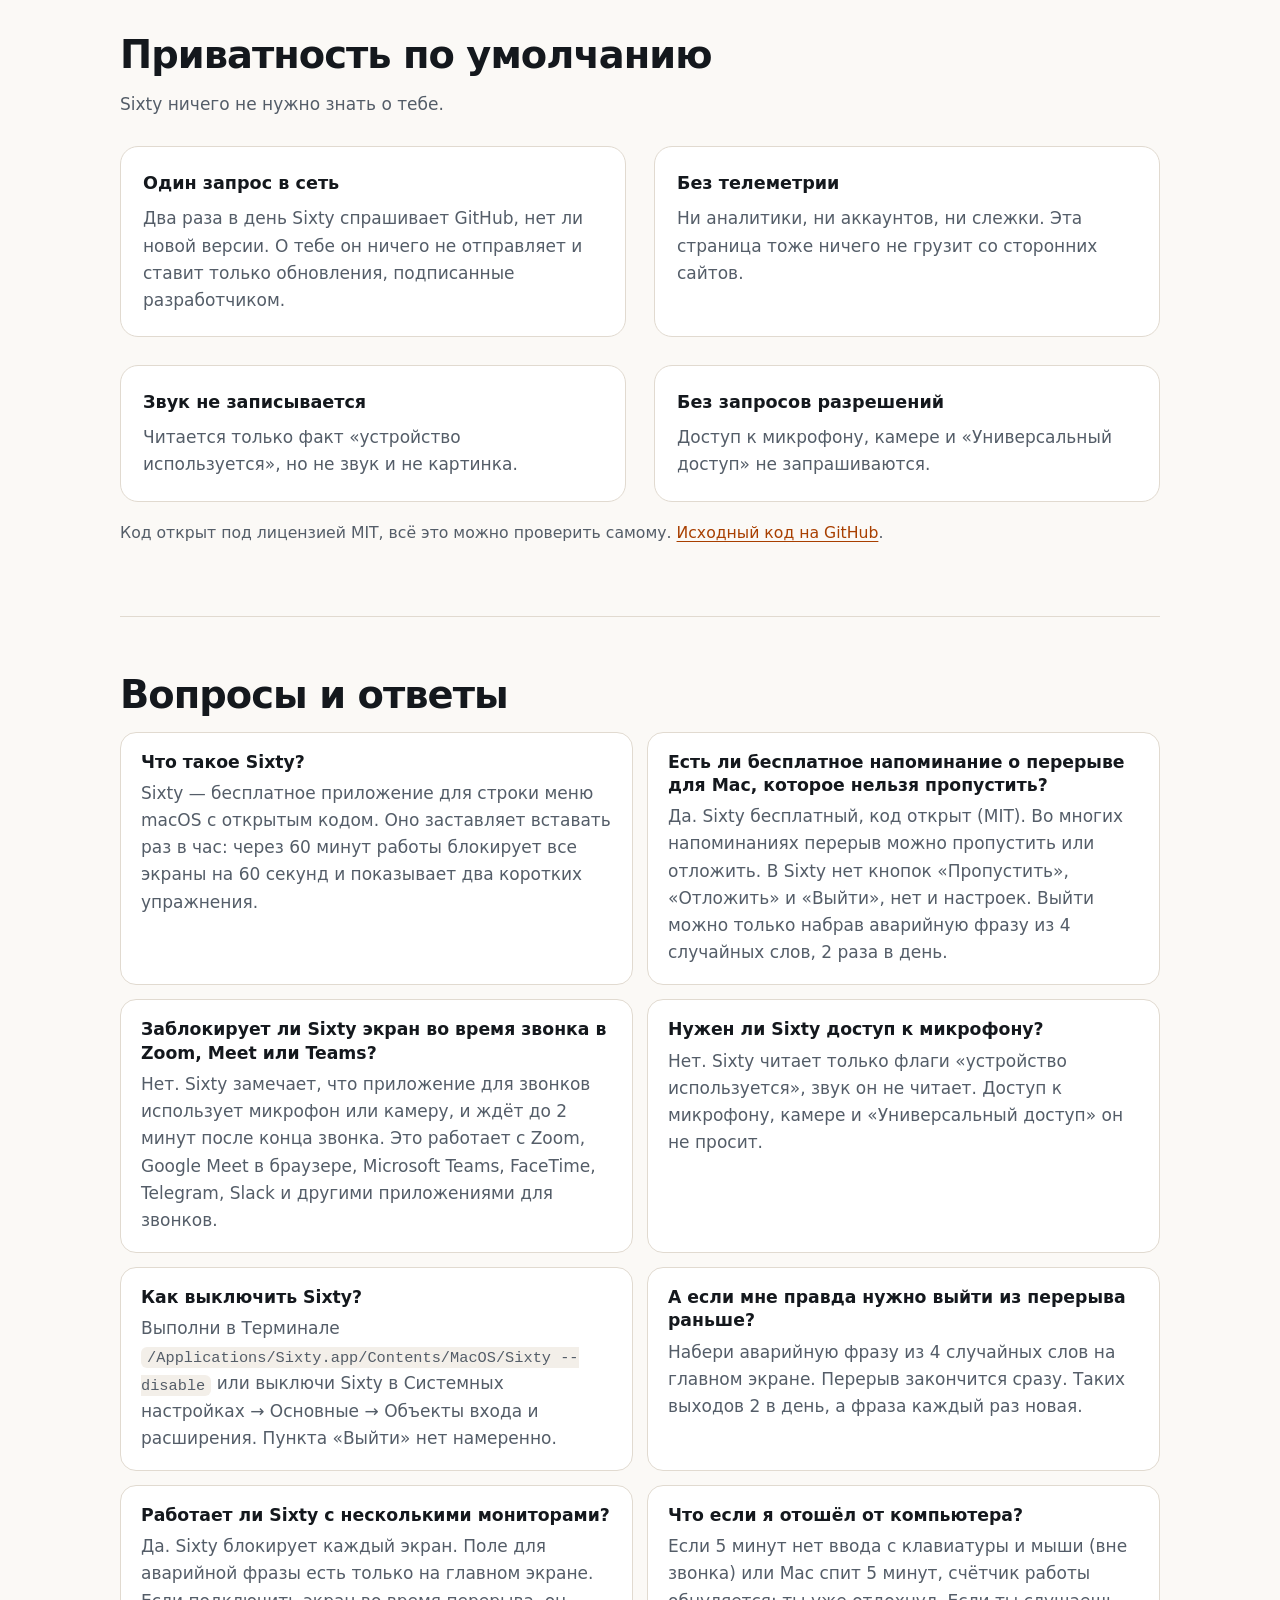
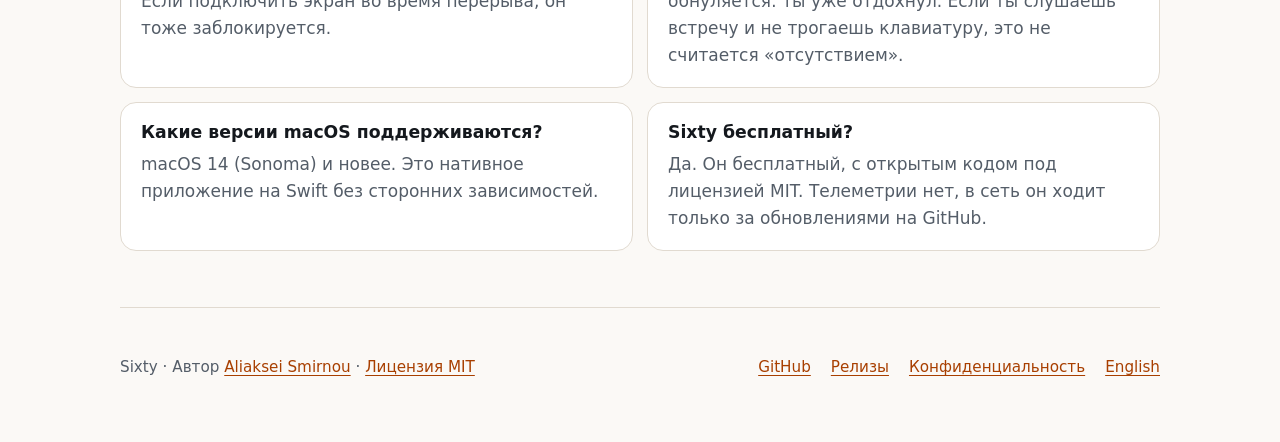
==== commit 4c8afa35: "feat: Take a Break Now, and a Mac App Store edition - Menu item "Take a Break Now" in both editions." ====
--- a/site/ru/index.html
+++ b/site/ru/index.html
@@ -218,6 +218,7 @@
     <ul>
       <li><a href="https://github.com/leplik/sixty">GitHub</a></li>
       <li><a href="https://github.com/leplik/sixty/releases/latest">Релизы</a></li>
+      <li><a href="privacy.html">Конфиденциальность</a></li>
       <li><a href="../" hreflang="en" lang="en">English</a></li>
     </ul>
   </div>
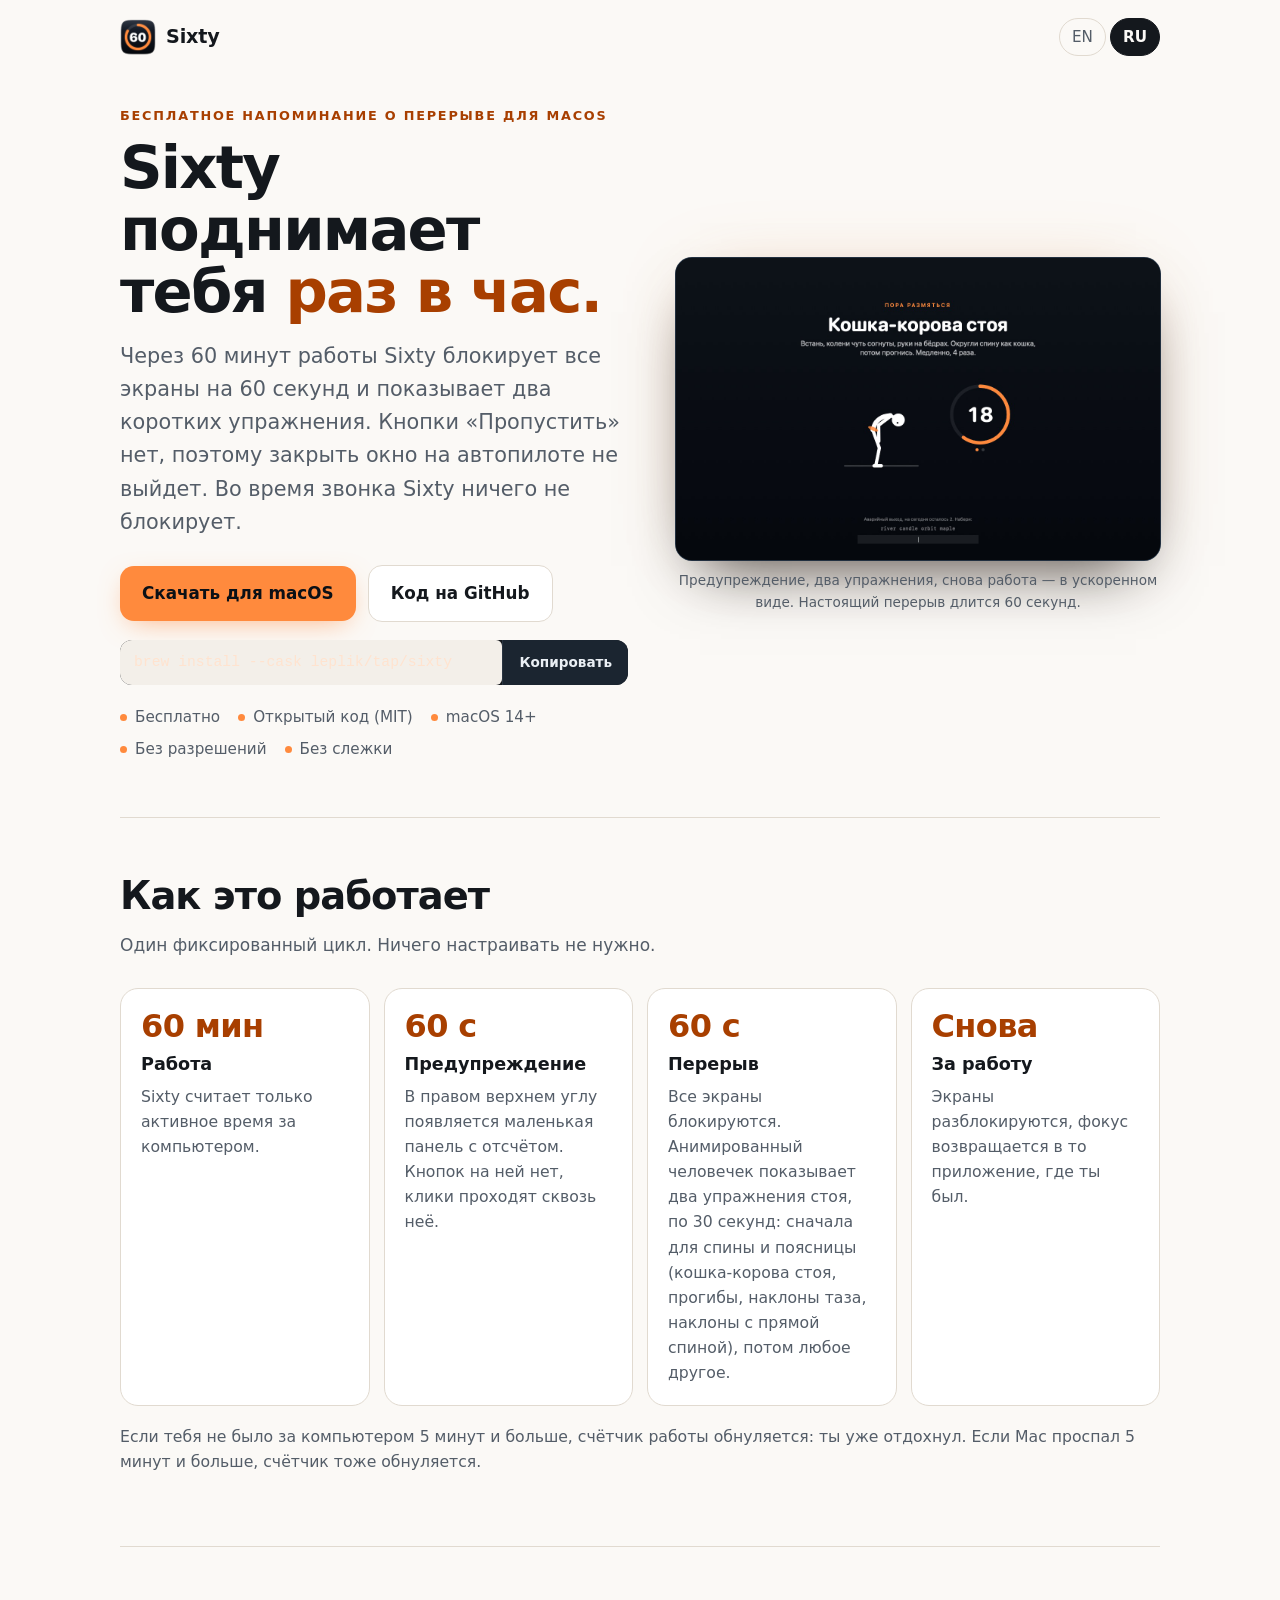
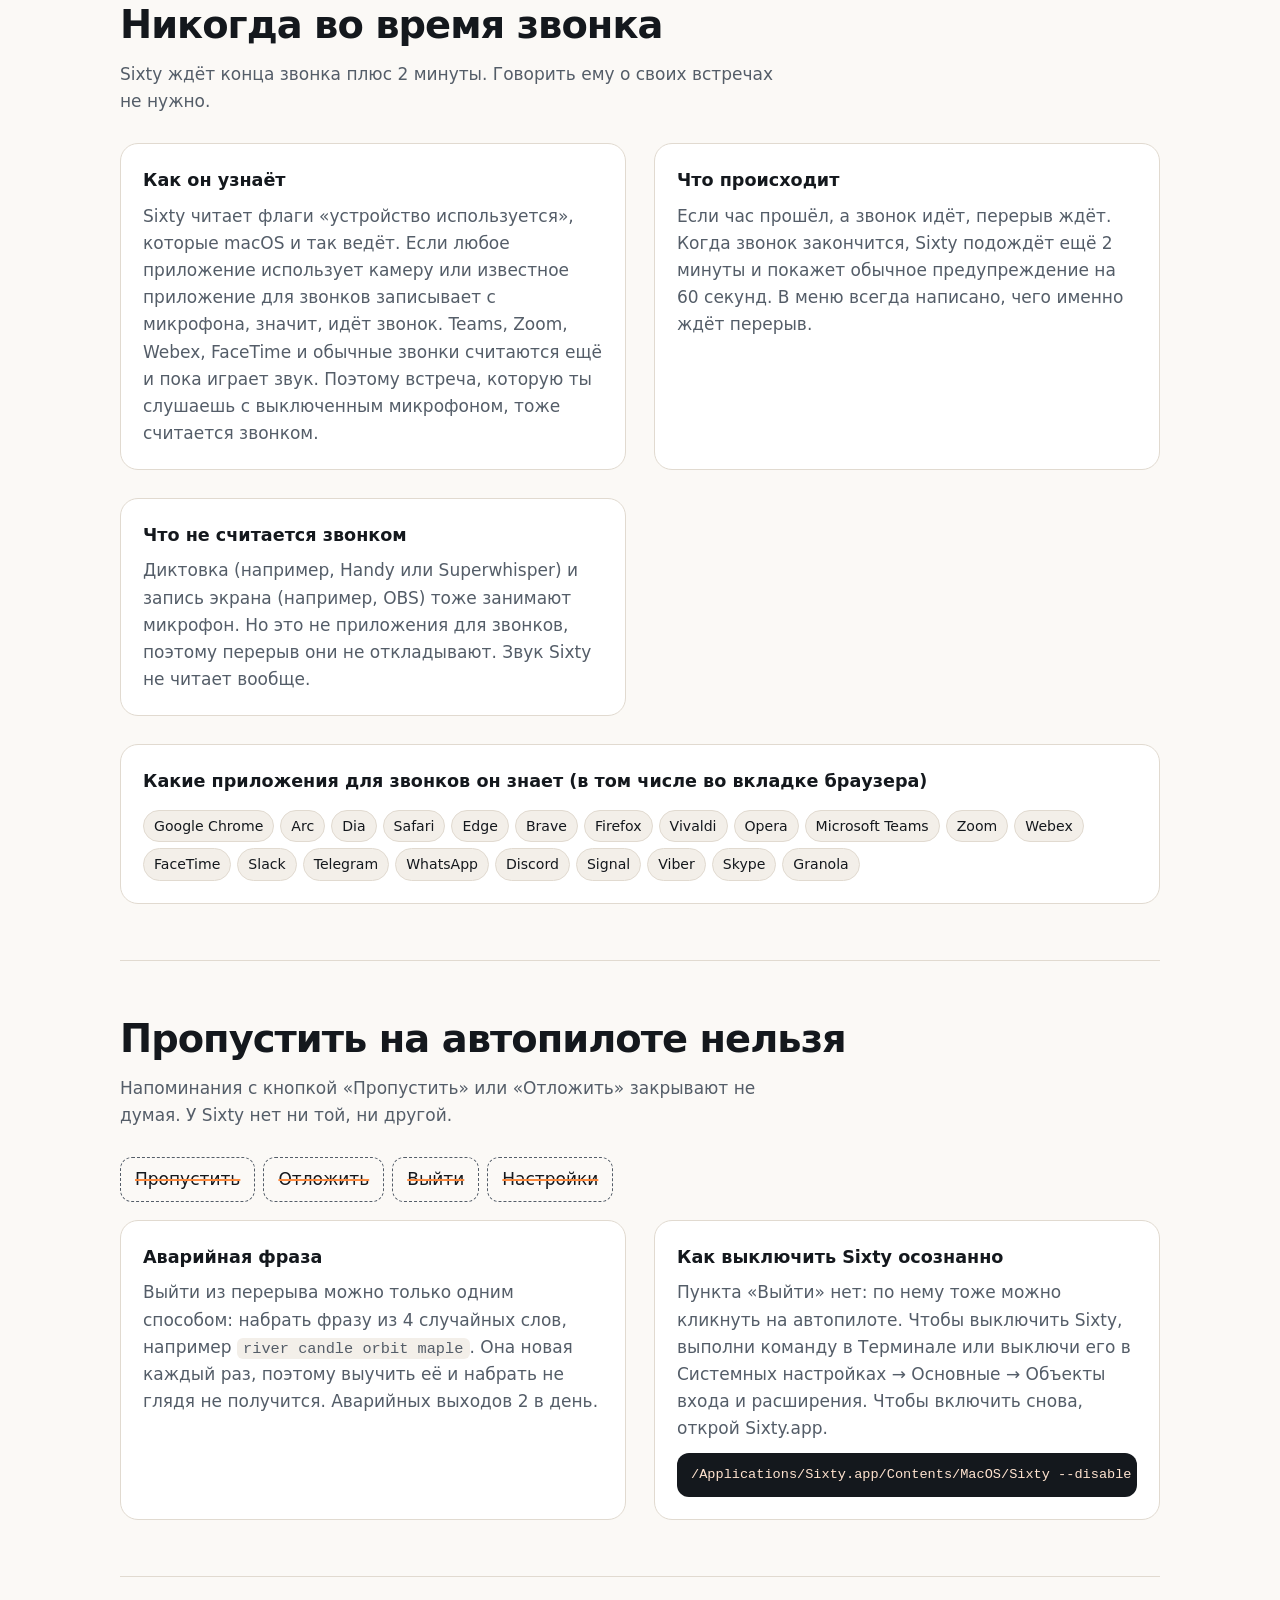
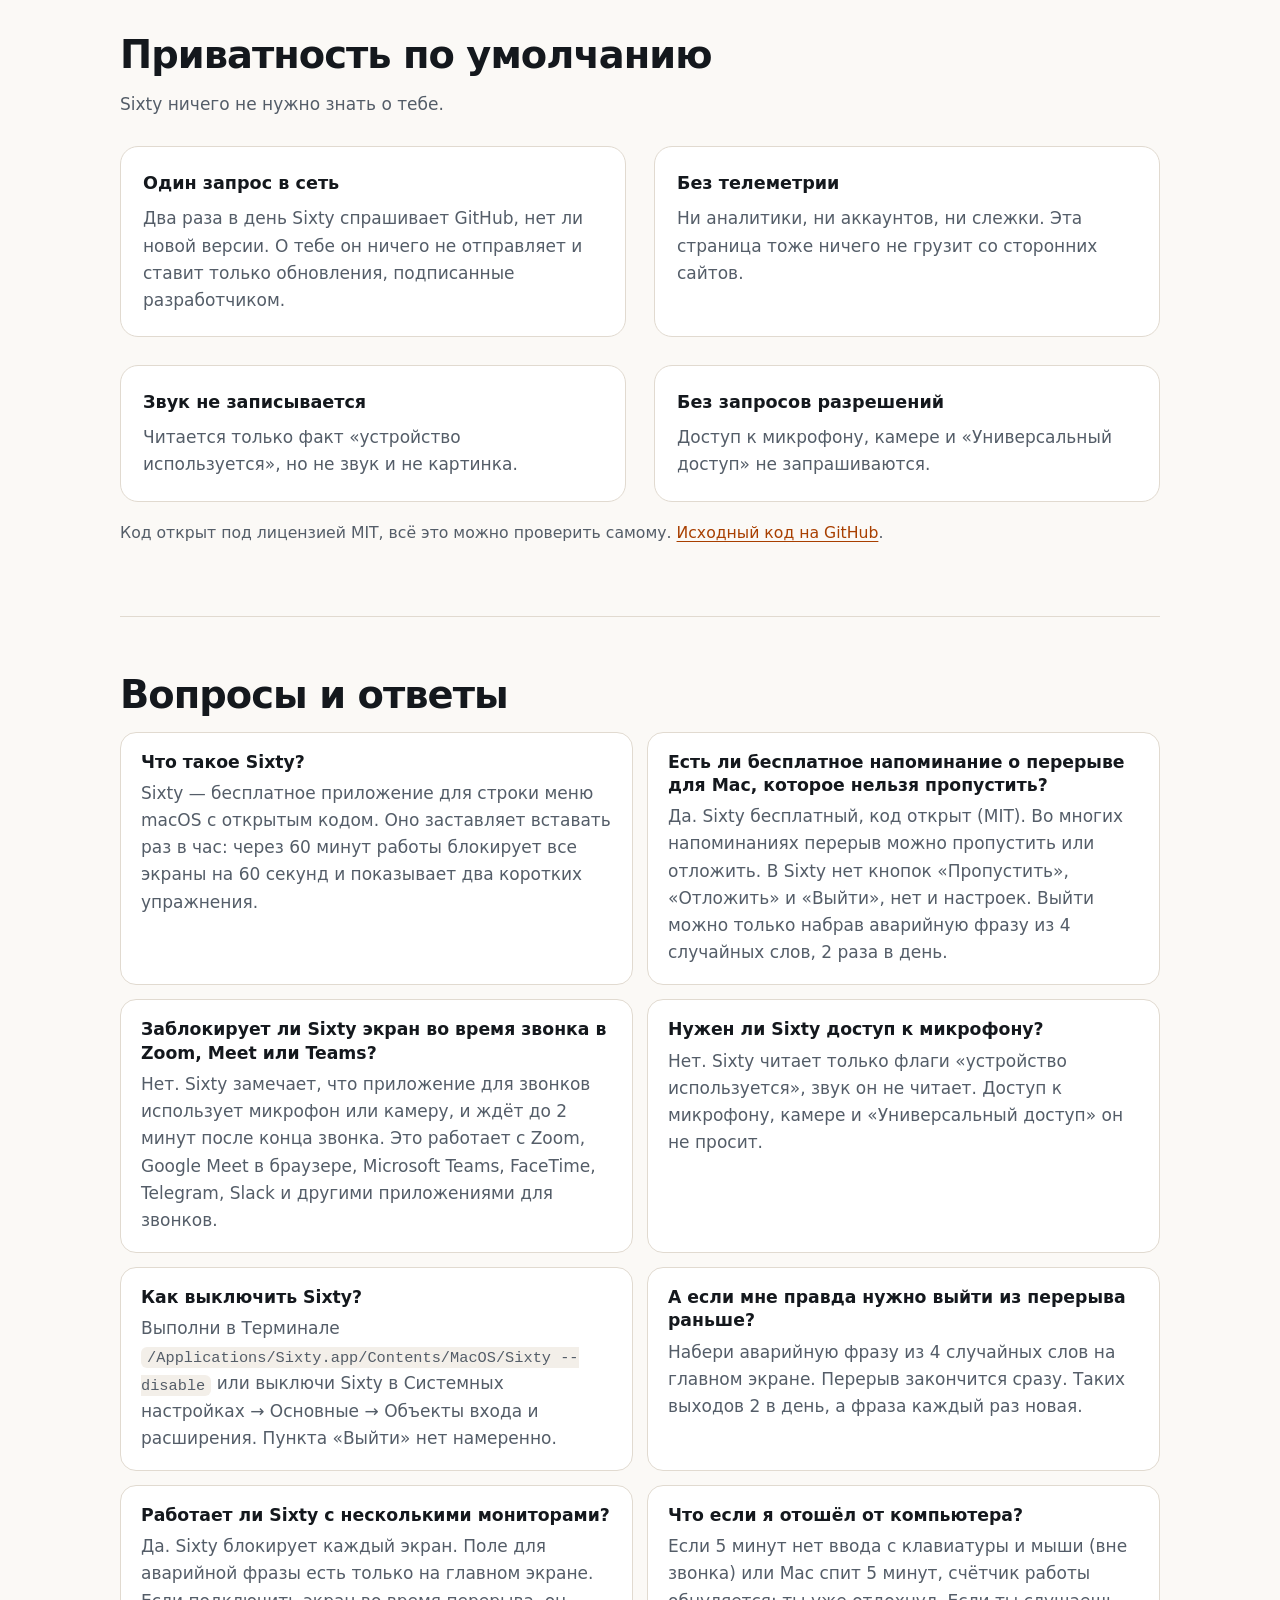
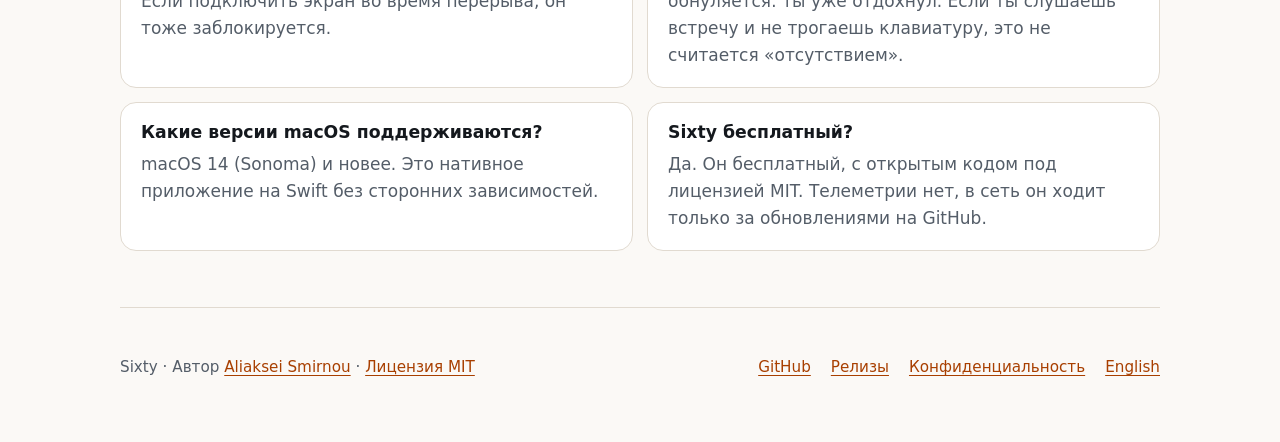
==== commit 0ba9fbb7: "docs: screenshots, demo video and GIF, App Store screenshots All rendered offscreen by the app itsel" ====
--- a/site/ru/index.html
+++ b/site/ru/index.html
@@ -168,14 +168,11 @@
     <ul class="facts"><li>Бесплатно</li><li>Открытый код (MIT)</li><li>macOS 14+</li><li>Без разрешений</li><li>Без слежки</li></ul>
   </div>
   <figure class="mock">
-    <div class="lock" role="img" aria-label="Иллюстрация экрана блокировки Sixty: «Пора размяться», упражнение «8 медленных приседаний», кольцо обратного отсчёта на 42 секундах и тусклая строка аварийного выхода.">
-      <div class="kicker" aria-hidden="true">Пора размяться</div>
-      <div class="ex" aria-hidden="true">8 медленных приседаний</div>
-      <div class="how" aria-hidden="true">Встань, ноги на ширине плеч. Отводи таз назад, пятки не отрывай от пола.</div>
-      <div class="ring" aria-hidden="true"><svg viewBox="0 0 160 160"><circle class="tr" cx="80" cy="80" r="70"/><circle class="fg" cx="80" cy="80" r="70"/></svg><b data-ring-num>42</b></div>
-      <div class="emerg" aria-hidden="true">Аварийный выход, на сегодня осталось 2. Набери: <code>river candle orbit maple</code></div>
-    </div>
-    <figcaption>Экран блокировки (иллюстрация). Кольцо отсчитывает от 60. Приложение говорит по-русски, если macOS на русском.</figcaption>
+    <video class="demo" width="1920" height="1200" autoplay muted loop playsinline preload="metadata" poster="../assets/demo-poster-ru.jpg" aria-label="Sixty в работе: в правом верхнем углу появляется обратный отсчёт, потом все экраны блокируются на два упражнения стоя по 30 секунд, кошку-корову и приседания, и рабочий стол возвращается.">
+      <source src="../assets/demo-ru.mp4" type="video/mp4">
+    </video>
+    <script>(function(v){if(matchMedia('(prefers-reduced-motion: reduce)').matches){v.removeAttribute('autoplay');v.pause();v.controls=true}})(document.currentScript.previousElementSibling)</script>
+    <figcaption>Предупреждение, два упражнения, снова работа — в ускоренном виде. Настоящий перерыв длится 60 секунд.</figcaption>
   </figure>
 </div>
 
--- a/site/assets/style.css
+++ b/site/assets/style.css
@@ -64,6 +64,8 @@
 .ring b{position:absolute;inset:0;display:grid;place-items:center;font:800 9cqw/1 var(--font);font-variant-numeric:tabular-nums}
 .lock .emerg{font-size:2.15cqw;color:#8F9BA8;margin-top:.6cqw}
 .lock .emerg code{font-family:var(--mono);color:#B9C3CE}
+.mock video{display:block;width:100%;height:auto;aspect-ratio:16/10;border-radius:16px;background:#05080D;
+  box-shadow:0 0 0 1px #223040,0 30px 60px -24px rgba(0,0,0,.7),0 0 80px -30px rgba(255,138,61,.35)}
 .mock figcaption{font-size:.85rem;color:var(--muted);margin-top:10px;text-align:center}
 
 section{padding:56px 0;border-top:1px solid var(--line)}
@@ -76,6 +78,7 @@
 .steps p{margin:0;color:var(--muted);font-size:.98rem}
 .note{margin-top:18px;color:var(--muted);font-size:.98rem}
 .two{display:grid;gap:28px}
+.two>*,.faq>*,.steps>*{min-width:0} /* a long command scrolls inside its card, not the page */
 .card{background:var(--card);border:1px solid var(--line);border-radius:18px;padding:22px}
 .card h3{margin:0 0 8px;font-size:1.1rem}
 .card p{margin:0 0 10px;color:var(--muted)}
